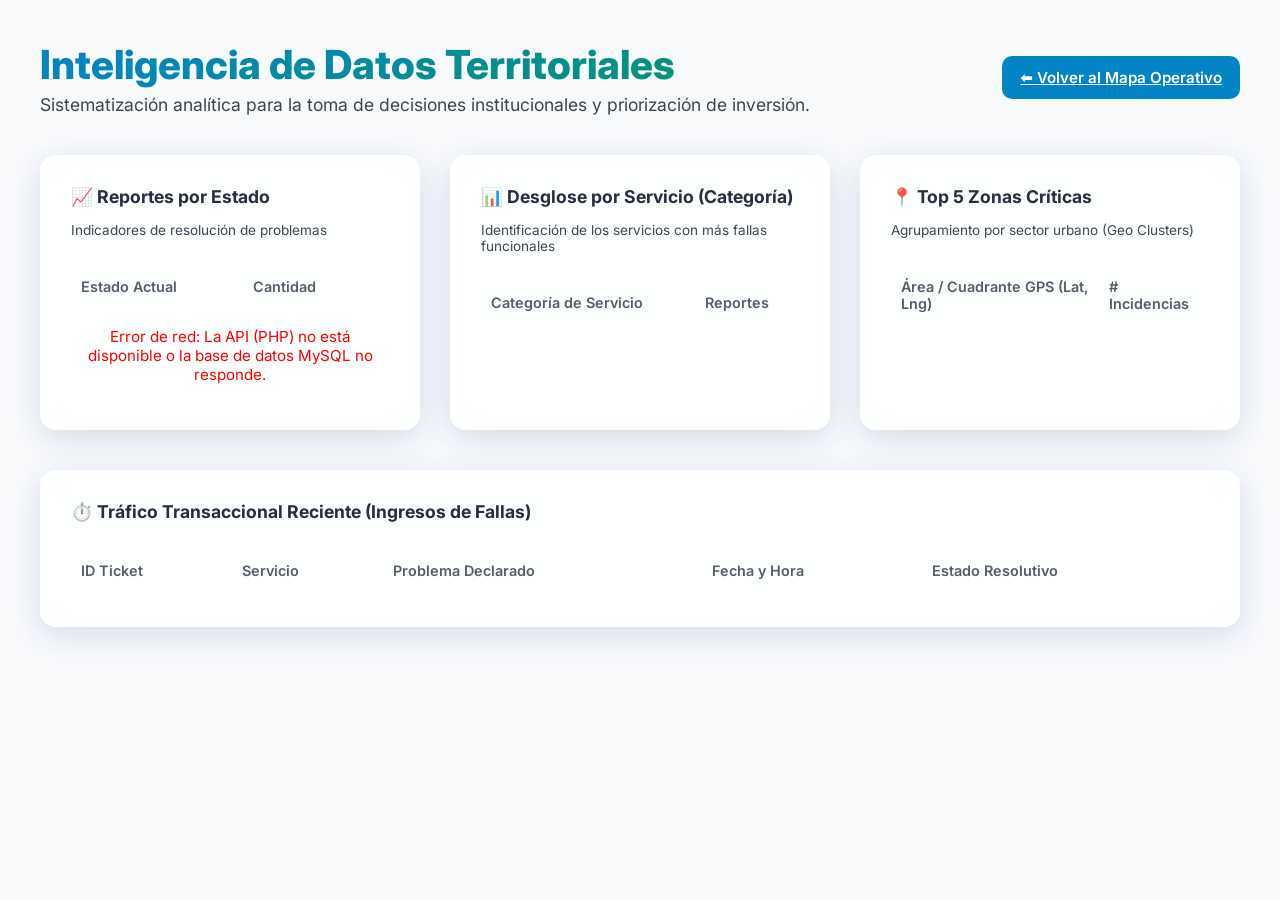
==== proyecto Geographic Territorial Spatial Service Outage Mapping Auditor/dashboard.html @ 91e8f8e9 "Add files via upload" ====
<!DOCTYPE html>
<html lang="es">
<head>
    <meta charset="UTF-8">
    <meta name="viewport" content="width=device-width, initial-scale=1.0">
    <title>Dashboard Analítico | GIS Auditor</title>
    <!-- Google Fonts -->
    <link href="https://fonts.googleapis.com/css2?family=Inter:wght@400;500;600;700;800&display=swap" rel="stylesheet">
    <!-- Custom CSS -->
    <link rel="stylesheet" href="style.css">
</head>
<body class="dashboard-body">
    <div class="dashboard-header fade-in">
        <div>
            <h1>Inteligencia de Datos Territoriales</h1>
            <p style="font-size: 1.1rem; opacity: 0.8;">Sistematización analítica para la toma de decisiones institucionales y priorización de inversión.</p>
        </div>
        <a href="index.html" class="btn btn-primary">⬅️ Volver al Mapa Operativo</a>
    </div>

    <div class="dashboard-grid fade-in" style="animation-delay: 0.1s;">
        <!-- Distribution by status -->
        <div class="glass-panel stat-card">
            <h3>📈 Reportes por Estado</h3>
            <p style="font-size: 0.85rem; opacity: 0.8;">Indicadores de resolución de problemas</p>
            <table class="table" id="statusTable">
                <thead>
                    <tr>
                        <th>Estado Actual</th>
                        <th>Cantidad</th>
                    </tr>
                </thead>
                <tbody>
                    <!-- Injected via JS -->
                </tbody>
            </table>
        </div>

        <!-- By Category -->
        <div class="glass-panel stat-card">
            <h3>📊 Desglose por Servicio (Categoría)</h3>
            <p style="font-size: 0.85rem; opacity: 0.8;">Identificación de los servicios con más fallas funcionales</p>
            <table class="table" id="categoryTable">
                <thead>
                    <tr>
                        <th>Categoría de Servicio</th>
                        <th>Reportes</th>
                    </tr>
                </thead>
                <tbody>
                    <!-- Injected via JS -->
                </tbody>
            </table>
        </div>

        <!-- Top 5 Sectors (Aproximated coordinates) -->
        <div class="glass-panel stat-card">
            <h3>📍 Top 5 Zonas Críticas</h3>
            <p style="font-size: 0.85rem; opacity: 0.8;">Agrupamiento por sector urbano (Geo Clusters)</p>
            <table class="table" id="topSectorsTable">
                <thead>
                    <tr>
                        <th>Área / Cuadrante GPS (Lat, Lng)</th>
                        <th># Incidencias</th>
                    </tr>
                </thead>
                <tbody>
                    <!-- Injected via JS -->
                </tbody>
            </table>
        </div>

        <!-- Recent Activity -->
        <div class="glass-panel stat-card" style="grid-column: 1 / -1; margin-top: 10px;">
            <h3>⏱️ Tráfico Transaccional Reciente (Ingresos de Fallas)</h3>
            <table class="table" id="recentTable">
                <thead>
                    <tr>
                        <th>ID Ticket</th>
                        <th>Servicio</th>
                        <th>Problema Declarado</th>
                        <th>Fecha y Hora</th>
                        <th>Estado Resolutivo</th>
                    </tr>
                </thead>
                <tbody>
                    <!-- Injected via JS -->
                </tbody>
            </table>
        </div>
    </div>

    <!-- Scripts -->
    <script src="dashboard.js"></script>
</body>
</html>
---- proyecto Geographic Territorial Spatial Service Outage Mapping Auditor/style.css ----
:root {
    --primary: #0284c7;
    --primary-hover: #0369a1;
    --secondary: #059669;
    --danger: #e11d48;
    --warning: #d97706;
    --bg-color: #f8fafc;
    --text-color: #0f172a;
    --glass-bg: rgba(255, 255, 255, 0.85);
    --glass-border: rgba(255, 255, 255, 0.4);
    --shadow: 0 8px 32px 0 rgba(31, 38, 135, 0.15);
}

@media (prefers-color-scheme: dark) {
    :root {
        --bg-color: #0f172a;
        --text-color: #f8fafc;
        --glass-bg: rgba(15, 23, 42, 0.75);
        --glass-border: rgba(255, 255, 255, 0.1);
        --shadow: 0 8px 32px 0 rgba(0, 0, 0, 0.6);
        --primary: #38bdf8;
        --primary-hover: #0ea5e9;
    }
}

* {
    box-sizing: border-box;
    margin: 0;
    padding: 0;
    font-family: 'Inter', system-ui, -apple-system, sans-serif;
}

body {
    background-color: var(--bg-color);
    color: var(--text-color);
    overflow: hidden; /* Prevent scrolling for the main map view */
}

/* Glassmorphism Classes */
.glass-panel {
    background: var(--glass-bg);
    backdrop-filter: blur(16px);
    -webkit-backdrop-filter: blur(16px);
    border: 1px solid var(--glass-border);
    border-radius: 16px;
    box-shadow: var(--shadow);
}

/* App Container (Map view) */
.app-container {
    display: flex;
    height: 100vh;
    width: 100vw;
    position: relative;
}

#map {
    flex-grow: 1;
    height: 100%;
    z-index: 1;
}

/* UI Overlay Layout */
.ui-overlay {
    position: absolute;
    top: 20px;
    left: 20px;
    z-index: 1000;
    width: 380px;
    display: flex;
    flex-direction: column;
    gap: 20px;
    pointer-events: none; /* Let clicks pass to map */
}

.ui-overlay > * {
    pointer-events: auto;
}

.header-panel {
    padding: 24px;
    display: flex;
    flex-direction: column;
    gap: 15px;
}

.header-panel h1 {
    font-size: 1.5rem;
    font-weight: 800;
    letter-spacing: -0.5px;
    background: linear-gradient(135deg, var(--primary), var(--secondary));
    -webkit-background-clip: text;
    -webkit-text-fill-color: transparent;
}

.search-box {
    display: flex;
    gap: 10px;
}

.search-box input {
    flex-grow: 1;
    padding: 12px 15px;
    border-radius: 10px;
    border: 1px solid var(--glass-border);
    background: rgba(255,255,255,0.05);
    color: var(--text-color);
    outline: none;
    font-size: 0.95rem;
    transition: all 0.3s ease;
}

.search-box input:focus {
    border-color: var(--primary);
    box-shadow: 0 0 0 3px rgba(56, 189, 248, 0.2);
}

.btn {
    padding: 12px 18px;
    border-radius: 10px;
    border: none;
    font-weight: 600;
    font-size: 0.95rem;
    cursor: pointer;
    transition: all 0.2s ease;
    display: inline-flex;
    align-items: center;
    justify-content: center;
    gap: 8px;
}

.btn:hover {
    transform: translateY(-2px);
    box-shadow: 0 6px 20px rgba(0,0,0,0.15);
}

.btn:active {
    transform: translateY(0);
}

.btn-primary {
    background: var(--primary);
    color: #fff;
}

.btn-primary:hover {
    background: var(--primary-hover);
}

.btn-success {
    background: var(--secondary);
    color: #fff;
}

.dashboard-link {
    display: inline-flex;
    align-items: center;
    gap: 6px;
    font-size: 0.9rem;
    color: var(--text-color);
    text-decoration: none;
    font-weight: 600;
    padding: 8px 0;
    opacity: 0.8;
    transition: opacity 0.2s;
}

.dashboard-link:hover {
    opacity: 1;
    color: var(--primary);
}

/* Filters Panel */
.filters-panel {
    padding: 20px;
    display: flex;
    flex-direction: column;
    gap: 12px;
}

.filter-chips {
    display: flex;
    flex-wrap: wrap;
    gap: 8px;
}

.chip {
    padding: 8px 16px;
    border-radius: 20px;
    font-size: 0.85rem;
    font-weight: 600;
    cursor: pointer;
    background: rgba(125,125,125,0.1);
    border: 1px solid var(--glass-border);
    color: var(--text-color);
    transition: all 0.3s cubic-bezier(0.4, 0, 0.2, 1);
}

.chip:hover {
    background: rgba(125,125,125,0.2);
    transform: translateY(-1px);
}

.chip.active {
    background: var(--primary);
    color: #fff;
    border-color: var(--primary);
    box-shadow: 0 4px 12px rgba(2, 132, 199, 0.4);
}

/* Map specific overrides */
.leaflet-popup-content-wrapper {
    background: var(--glass-bg);
    backdrop-filter: blur(10px);
    color: var(--text-color);
    border-radius: 12px;
    border: 1px solid var(--glass-border);
}

.leaflet-popup-tip {
    background: var(--glass-bg);
}

/* Missing images container in popup */
.popup-img {
    width: 100%;
    border-radius: 8px;
    margin-top: 8px;
}

/* Floating Action Button */
.fab-container {
    position: absolute;
    bottom: 40px;
    right: 40px;
    z-index: 1000;
}

.fab {
    width: 64px;
    height: 64px;
    border-radius: 50%;
    background: linear-gradient(135deg, var(--danger), #be123c);
    color: white;
    font-size: 28px;
    display: flex;
    align-items: center;
    justify-content: center;
    box-shadow: 0 8px 32px rgba(225, 29, 72, 0.5);
    cursor: pointer;
    border: none;
    transition: all 0.3s cubic-bezier(0.175, 0.885, 0.32, 1.275);
}

.fab:hover {
    transform: scale(1.1) rotate(90deg);
}

/* Modal */
.modal-overlay {
    position: fixed;
    top: 0;
    left: 0;
    width: 100vw;
    height: 100vh;
    background: rgba(0,0,0,0.6);
    backdrop-filter: blur(6px);
    z-index: 2000;
    display: flex;
    align-items: center;
    justify-content: center;
    opacity: 0;
    pointer-events: none;
    transition: opacity 0.3s ease;
}

.modal-overlay.active {
    opacity: 1;
    pointer-events: auto;
}

.modal-content {
    width: 100%;
    max-width: 550px;
    padding: 35px;
    transform: scale(0.95) translateY(20px);
    transition: all 0.4s cubic-bezier(0.175, 0.885, 0.32, 1.275);
}

.modal-overlay.active .modal-content {
    transform: scale(1) translateY(0);
}

.modal-header {
    display: flex;
    justify-content: space-between;
    align-items: center;
    margin-bottom: 25px;
}

.close-btn {
    background: none;
    border: none;
    font-size: 2rem;
    line-height: 1;
    color: var(--text-color);
    cursor: pointer;
    opacity: 0.6;
    transition: opacity 0.2s;
}

.close-btn:hover {
    opacity: 1;
}

/* Forms */
.form-group {
    margin-bottom: 20px;
}

.form-group label {
    display: block;
    margin-bottom: 8px;
    font-size: 0.95rem;
    font-weight: 600;
    color: var(--text-color);
    opacity: 0.9;
}

.form-control {
    width: 100%;
    padding: 12px 14px;
    border-radius: 10px;
    border: 1px solid var(--glass-border);
    background: rgba(125,125,125,0.05);
    color: var(--text-color);
    outline: none;
    transition: all 0.3s;
    font-size: 1rem;
}

.form-control:focus {
    border-color: var(--primary);
    box-shadow: 0 0 0 3px rgba(56, 189, 248, 0.15);
}

select.form-control option {
    background: var(--bg-color);
    color: var(--text-color);
}

.location-picker {
    display: grid;
    grid-template-columns: 1fr 1fr auto;
    gap: 10px;
}

input[type="file"].form-control {
    padding: 9px;
    line-height: normal;
}

/* Status Badge */
.status-badge { 
    padding: 6px 12px; 
    border-radius: 20px; 
    font-size: 0.8rem; 
    font-weight: 700; 
    display: inline-block;
    letter-spacing: 0.5px;
    text-transform: uppercase;
}
.status-Reportado { background: rgba(225, 29, 72, 0.15); color: var(--danger); border: 1px solid rgba(225,29,72,0.3); }
.status-En-Revisión { background: rgba(217, 119, 6, 0.15); color: var(--warning); border: 1px solid rgba(217,119,6,0.3); }
.status-Resuelto { background: rgba(5, 150, 105, 0.15); color: var(--secondary); border: 1px solid rgba(5,150,105,0.3); }

/* Custom Scrollbar */
::-webkit-scrollbar {
    width: 8px;
}
::-webkit-scrollbar-track {
    background: transparent;
}
::-webkit-scrollbar-thumb {
    background: rgba(125,125,125,0.3);
    border-radius: 4px;
}

/* Animations */
@keyframes fadeInSlide {
    from { opacity: 0; transform: translateX(-20px); }
    to { opacity: 1; transform: translateX(0); }
}

.fade-in {
    animation: fadeInSlide 0.6s cubic-bezier(0.16, 1, 0.3, 1) forwards;
}

/* Dashboard Global Styles */
.dashboard-body {
    padding: 40px;
    overflow-y: auto;
    height: 100vh;
}

.dashboard-header {
    margin-bottom: 40px;
    display: flex;
    justify-content: space-between;
    align-items: center;
}

.dashboard-header h1 {
    font-size: 2.5rem;
    font-weight: 800;
    background: linear-gradient(135deg, var(--primary), var(--secondary));
    -webkit-background-clip: text;
    -webkit-text-fill-color: transparent;
    margin-bottom: 5px;
}

.dashboard-grid {
    display: grid;
    grid-template-columns: repeat(auto-fit, minmax(320px, 1fr));
    gap: 30px;
}

.stat-card {
    padding: 30px;
    display: flex;
    flex-direction: column;
    gap: 15px;
}

.stat-card h3 {
    font-size: 1.1rem;
    font-weight: 700;
    color: var(--text-color);
    opacity: 0.9;
}

.table {
    width: 100%;
    text-align: left;
    border-collapse: separate;
    border-spacing: 0;
    margin-top: 10px;
}

.table th {
    padding: 15px 10px;
    border-bottom: 2px solid var(--glass-border);
    font-weight: 600;
    color: var(--text-color);
    font-size: 0.9rem;
    opacity: 0.7;
}

.table td {
    padding: 15px 10px;
    border-bottom: 1px solid rgba(125,125,125,0.1);
    font-size: 0.95rem;
}

.table tr:last-child td {
    border-bottom: none;
}

.table tbody tr {
    transition: background 0.2s;
}

.table tbody tr:hover {
    background: rgba(125,125,125,0.05);
}
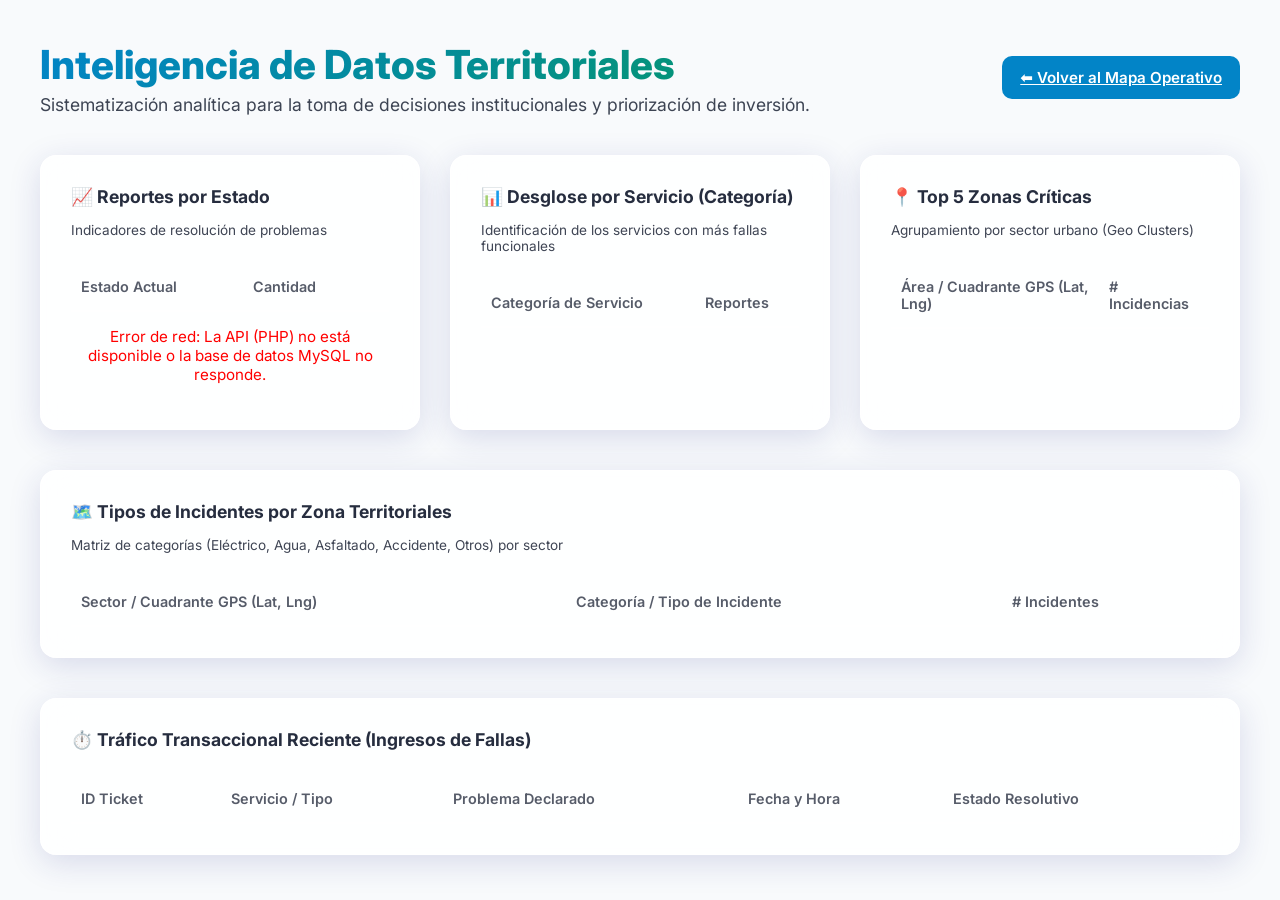
==== commit 10bb5ef7: "Add files via upload" ====
--- a/proyecto Geographic Territorial Spatial Service Outage Mapping Auditor/dashboard.html
+++ b/proyecto Geographic Territorial Spatial Service Outage Mapping Auditor/dashboard.html
@@ -1,96 +1,114 @@
-<!DOCTYPE html>
-<html lang="es">
-<head>
-    <meta charset="UTF-8">
-    <meta name="viewport" content="width=device-width, initial-scale=1.0">
-    <title>Dashboard Analítico | GIS Auditor</title>
-    <!-- Google Fonts -->
-    <link href="https://fonts.googleapis.com/css2?family=Inter:wght@400;500;600;700;800&display=swap" rel="stylesheet">
-    <!-- Custom CSS -->
-    <link rel="stylesheet" href="style.css">
-</head>
-<body class="dashboard-body">
-    <div class="dashboard-header fade-in">
-        <div>
-            <h1>Inteligencia de Datos Territoriales</h1>
-            <p style="font-size: 1.1rem; opacity: 0.8;">Sistematización analítica para la toma de decisiones institucionales y priorización de inversión.</p>
-        </div>
-        <a href="index.html" class="btn btn-primary">⬅️ Volver al Mapa Operativo</a>
-    </div>
-
-    <div class="dashboard-grid fade-in" style="animation-delay: 0.1s;">
-        <!-- Distribution by status -->
-        <div class="glass-panel stat-card">
-            <h3>📈 Reportes por Estado</h3>
-            <p style="font-size: 0.85rem; opacity: 0.8;">Indicadores de resolución de problemas</p>
-            <table class="table" id="statusTable">
-                <thead>
-                    <tr>
-                        <th>Estado Actual</th>
-                        <th>Cantidad</th>
-                    </tr>
-                </thead>
-                <tbody>
-                    <!-- Injected via JS -->
-                </tbody>
-            </table>
-        </div>
-
-        <!-- By Category -->
-        <div class="glass-panel stat-card">
-            <h3>📊 Desglose por Servicio (Categoría)</h3>
-            <p style="font-size: 0.85rem; opacity: 0.8;">Identificación de los servicios con más fallas funcionales</p>
-            <table class="table" id="categoryTable">
-                <thead>
-                    <tr>
-                        <th>Categoría de Servicio</th>
-                        <th>Reportes</th>
-                    </tr>
-                </thead>
-                <tbody>
-                    <!-- Injected via JS -->
-                </tbody>
-            </table>
-        </div>
-
-        <!-- Top 5 Sectors (Aproximated coordinates) -->
-        <div class="glass-panel stat-card">
-            <h3>📍 Top 5 Zonas Críticas</h3>
-            <p style="font-size: 0.85rem; opacity: 0.8;">Agrupamiento por sector urbano (Geo Clusters)</p>
-            <table class="table" id="topSectorsTable">
-                <thead>
-                    <tr>
-                        <th>Área / Cuadrante GPS (Lat, Lng)</th>
-                        <th># Incidencias</th>
-                    </tr>
-                </thead>
-                <tbody>
-                    <!-- Injected via JS -->
-                </tbody>
-            </table>
-        </div>
-
-        <!-- Recent Activity -->
-        <div class="glass-panel stat-card" style="grid-column: 1 / -1; margin-top: 10px;">
-            <h3>⏱️ Tráfico Transaccional Reciente (Ingresos de Fallas)</h3>
-            <table class="table" id="recentTable">
-                <thead>
-                    <tr>
-                        <th>ID Ticket</th>
-                        <th>Servicio</th>
-                        <th>Problema Declarado</th>
-                        <th>Fecha y Hora</th>
-                        <th>Estado Resolutivo</th>
-                    </tr>
-                </thead>
-                <tbody>
-                    <!-- Injected via JS -->
-                </tbody>
-            </table>
-        </div>
-    </div>
-
-    <!-- Scripts -->
-    <script src="dashboard.js"></script>
-</body>
-</html>
+<!DOCTYPE html>
+<html lang="es">
+<head>
+    <meta charset="UTF-8">
+    <meta name="viewport" content="width=device-width, initial-scale=1.0">
+    <title>Dashboard Analítico | GIS Auditor</title>
+    <!-- Google Fonts -->
+    <link href="https://fonts.googleapis.com/css2?family=Inter:wght@400;500;600;700;800&display=swap" rel="stylesheet">
+    <!-- Custom CSS -->
+    <link rel="stylesheet" href="style.css">
+</head>
+<body class="dashboard-body">
+    <div class="dashboard-header fade-in">
+        <div>
+            <h1>Inteligencia de Datos Territoriales</h1>
+            <p style="font-size: 1.1rem; opacity: 0.8;">Sistematización analítica para la toma de decisiones institucionales y priorización de inversión.</p>
+        </div>
+        <a href="index.html" class="btn btn-primary">⬅️ Volver al Mapa Operativo</a>
+    </div>
+
+    <div class="dashboard-grid fade-in" style="animation-delay: 0.1s;">
+        <!-- Distribution by status -->
+        <div class="glass-panel stat-card">
+            <h3>📈 Reportes por Estado</h3>
+            <p style="font-size: 0.85rem; opacity: 0.8;">Indicadores de resolución de problemas</p>
+            <table class="table" id="statusTable">
+                <thead>
+                    <tr>
+                        <th>Estado Actual</th>
+                        <th>Cantidad</th>
+                    </tr>
+                </thead>
+                <tbody>
+                    <!-- Injected via JS -->
+                </tbody>
+            </table>
+        </div>
+
+        <!-- By Category -->
+        <div class="glass-panel stat-card">
+            <h3>📊 Desglose por Servicio (Categoría)</h3>
+            <p style="font-size: 0.85rem; opacity: 0.8;">Identificación de los servicios con más fallas funcionales</p>
+            <table class="table" id="categoryTable">
+                <thead>
+                    <tr>
+                        <th>Categoría de Servicio</th>
+                        <th>Reportes</th>
+                    </tr>
+                </thead>
+                <tbody>
+                    <!-- Injected via JS -->
+                </tbody>
+            </table>
+        </div>
+
+        <!-- Top 5 Sectors (Aproximated coordinates) -->
+        <div class="glass-panel stat-card">
+            <h3>📍 Top 5 Zonas Críticas</h3>
+            <p style="font-size: 0.85rem; opacity: 0.8;">Agrupamiento por sector urbano (Geo Clusters)</p>
+            <table class="table" id="topSectorsTable">
+                <thead>
+                    <tr>
+                        <th>Área / Cuadrante GPS (Lat, Lng)</th>
+                        <th># Incidencias</th>
+                    </tr>
+                </thead>
+                <tbody>
+                    <!-- Injected via JS -->
+                </tbody>
+            </table>
+        </div>
+
+        <!-- Incident Types by Zone Breakdown -->
+        <div class="glass-panel stat-card" style="grid-column: 1 / -1; margin-top: 10px;">
+            <h3>🗺️ Tipos de Incidentes por Zona Territoriales</h3>
+            <p style="font-size: 0.85rem; opacity: 0.8;">Matriz de categorías (Eléctrico, Agua, Asfaltado, Accidente, Otros) por sector</p>
+            <table class="table" id="zoneCategoryTable">
+                <thead>
+                    <tr>
+                        <th>Sector / Cuadrante GPS (Lat, Lng)</th>
+                        <th>Categoría / Tipo de Incidente</th>
+                        <th># Incidentes</th>
+                    </tr>
+                </thead>
+                <tbody>
+                    <!-- Injected via JS -->
+                </tbody>
+            </table>
+        </div>
+
+        <!-- Recent Activity -->
+        <div class="glass-panel stat-card" style="grid-column: 1 / -1; margin-top: 10px;">
+            <h3>⏱️ Tráfico Transaccional Reciente (Ingresos de Fallas)</h3>
+            <table class="table" id="recentTable">
+                <thead>
+                    <tr>
+                        <th>ID Ticket</th>
+                        <th>Servicio / Tipo</th>
+                        <th>Problema Declarado</th>
+                        <th>Fecha y Hora</th>
+                        <th>Estado Resolutivo</th>
+                    </tr>
+                </thead>
+                <tbody>
+                    <!-- Injected via JS -->
+                </tbody>
+            </table>
+        </div>
+    </div>
+
+    <!-- Scripts -->
+    <script src="dashboard.js"></script>
+</body>
+</html>
--- a/proyecto Geographic Territorial Spatial Service Outage Mapping Auditor/style.css
+++ b/proyecto Geographic Territorial Spatial Service Outage Mapping Auditor/style.css
@@ -1,475 +1,514 @@
-:root {
-    --primary: #0284c7;
-    --primary-hover: #0369a1;
-    --secondary: #059669;
-    --danger: #e11d48;
-    --warning: #d97706;
-    --bg-color: #f8fafc;
-    --text-color: #0f172a;
-    --glass-bg: rgba(255, 255, 255, 0.85);
-    --glass-border: rgba(255, 255, 255, 0.4);
-    --shadow: 0 8px 32px 0 rgba(31, 38, 135, 0.15);
-}
-
-@media (prefers-color-scheme: dark) {
-    :root {
-        --bg-color: #0f172a;
-        --text-color: #f8fafc;
-        --glass-bg: rgba(15, 23, 42, 0.75);
-        --glass-border: rgba(255, 255, 255, 0.1);
-        --shadow: 0 8px 32px 0 rgba(0, 0, 0, 0.6);
-        --primary: #38bdf8;
-        --primary-hover: #0ea5e9;
-    }
-}
-
-* {
-    box-sizing: border-box;
-    margin: 0;
-    padding: 0;
-    font-family: 'Inter', system-ui, -apple-system, sans-serif;
-}
-
-body {
-    background-color: var(--bg-color);
-    color: var(--text-color);
-    overflow: hidden; /* Prevent scrolling for the main map view */
-}
-
-/* Glassmorphism Classes */
-.glass-panel {
-    background: var(--glass-bg);
-    backdrop-filter: blur(16px);
-    -webkit-backdrop-filter: blur(16px);
-    border: 1px solid var(--glass-border);
-    border-radius: 16px;
-    box-shadow: var(--shadow);
-}
-
-/* App Container (Map view) */
-.app-container {
-    display: flex;
-    height: 100vh;
-    width: 100vw;
-    position: relative;
-}
-
-#map {
-    flex-grow: 1;
-    height: 100%;
-    z-index: 1;
-}
-
-/* UI Overlay Layout */
-.ui-overlay {
-    position: absolute;
-    top: 20px;
-    left: 20px;
-    z-index: 1000;
-    width: 380px;
-    display: flex;
-    flex-direction: column;
-    gap: 20px;
-    pointer-events: none; /* Let clicks pass to map */
-}
-
-.ui-overlay > * {
-    pointer-events: auto;
-}
-
-.header-panel {
-    padding: 24px;
-    display: flex;
-    flex-direction: column;
-    gap: 15px;
-}
-
-.header-panel h1 {
-    font-size: 1.5rem;
-    font-weight: 800;
-    letter-spacing: -0.5px;
-    background: linear-gradient(135deg, var(--primary), var(--secondary));
-    -webkit-background-clip: text;
-    -webkit-text-fill-color: transparent;
-}
-
-.search-box {
-    display: flex;
-    gap: 10px;
-}
-
-.search-box input {
-    flex-grow: 1;
-    padding: 12px 15px;
-    border-radius: 10px;
-    border: 1px solid var(--glass-border);
-    background: rgba(255,255,255,0.05);
-    color: var(--text-color);
-    outline: none;
-    font-size: 0.95rem;
-    transition: all 0.3s ease;
-}
-
-.search-box input:focus {
-    border-color: var(--primary);
-    box-shadow: 0 0 0 3px rgba(56, 189, 248, 0.2);
-}
-
-.btn {
-    padding: 12px 18px;
-    border-radius: 10px;
-    border: none;
-    font-weight: 600;
-    font-size: 0.95rem;
-    cursor: pointer;
-    transition: all 0.2s ease;
-    display: inline-flex;
-    align-items: center;
-    justify-content: center;
-    gap: 8px;
-}
-
-.btn:hover {
-    transform: translateY(-2px);
-    box-shadow: 0 6px 20px rgba(0,0,0,0.15);
-}
-
-.btn:active {
-    transform: translateY(0);
-}
-
-.btn-primary {
-    background: var(--primary);
-    color: #fff;
-}
-
-.btn-primary:hover {
-    background: var(--primary-hover);
-}
-
-.btn-success {
-    background: var(--secondary);
-    color: #fff;
-}
-
-.dashboard-link {
-    display: inline-flex;
-    align-items: center;
-    gap: 6px;
-    font-size: 0.9rem;
-    color: var(--text-color);
-    text-decoration: none;
-    font-weight: 600;
-    padding: 8px 0;
-    opacity: 0.8;
-    transition: opacity 0.2s;
-}
-
-.dashboard-link:hover {
-    opacity: 1;
-    color: var(--primary);
-}
-
-/* Filters Panel */
-.filters-panel {
-    padding: 20px;
-    display: flex;
-    flex-direction: column;
-    gap: 12px;
-}
-
-.filter-chips {
-    display: flex;
-    flex-wrap: wrap;
-    gap: 8px;
-}
-
-.chip {
-    padding: 8px 16px;
-    border-radius: 20px;
-    font-size: 0.85rem;
-    font-weight: 600;
-    cursor: pointer;
-    background: rgba(125,125,125,0.1);
-    border: 1px solid var(--glass-border);
-    color: var(--text-color);
-    transition: all 0.3s cubic-bezier(0.4, 0, 0.2, 1);
-}
-
-.chip:hover {
-    background: rgba(125,125,125,0.2);
-    transform: translateY(-1px);
-}
-
-.chip.active {
-    background: var(--primary);
-    color: #fff;
-    border-color: var(--primary);
-    box-shadow: 0 4px 12px rgba(2, 132, 199, 0.4);
-}
-
-/* Map specific overrides */
-.leaflet-popup-content-wrapper {
-    background: var(--glass-bg);
-    backdrop-filter: blur(10px);
-    color: var(--text-color);
-    border-radius: 12px;
-    border: 1px solid var(--glass-border);
-}
-
-.leaflet-popup-tip {
-    background: var(--glass-bg);
-}
-
-/* Missing images container in popup */
-.popup-img {
-    width: 100%;
-    border-radius: 8px;
-    margin-top: 8px;
-}
-
-/* Floating Action Button */
-.fab-container {
-    position: absolute;
-    bottom: 40px;
-    right: 40px;
-    z-index: 1000;
-}
-
-.fab {
-    width: 64px;
-    height: 64px;
-    border-radius: 50%;
-    background: linear-gradient(135deg, var(--danger), #be123c);
-    color: white;
-    font-size: 28px;
-    display: flex;
-    align-items: center;
-    justify-content: center;
-    box-shadow: 0 8px 32px rgba(225, 29, 72, 0.5);
-    cursor: pointer;
-    border: none;
-    transition: all 0.3s cubic-bezier(0.175, 0.885, 0.32, 1.275);
-}
-
-.fab:hover {
-    transform: scale(1.1) rotate(90deg);
-}
-
-/* Modal */
-.modal-overlay {
-    position: fixed;
-    top: 0;
-    left: 0;
-    width: 100vw;
-    height: 100vh;
-    background: rgba(0,0,0,0.6);
-    backdrop-filter: blur(6px);
-    z-index: 2000;
-    display: flex;
-    align-items: center;
-    justify-content: center;
-    opacity: 0;
-    pointer-events: none;
-    transition: opacity 0.3s ease;
-}
-
-.modal-overlay.active {
-    opacity: 1;
-    pointer-events: auto;
-}
-
-.modal-content {
-    width: 100%;
-    max-width: 550px;
-    padding: 35px;
-    transform: scale(0.95) translateY(20px);
-    transition: all 0.4s cubic-bezier(0.175, 0.885, 0.32, 1.275);
-}
-
-.modal-overlay.active .modal-content {
-    transform: scale(1) translateY(0);
-}
-
-.modal-header {
-    display: flex;
-    justify-content: space-between;
-    align-items: center;
-    margin-bottom: 25px;
-}
-
-.close-btn {
-    background: none;
-    border: none;
-    font-size: 2rem;
-    line-height: 1;
-    color: var(--text-color);
-    cursor: pointer;
-    opacity: 0.6;
-    transition: opacity 0.2s;
-}
-
-.close-btn:hover {
-    opacity: 1;
-}
-
-/* Forms */
-.form-group {
-    margin-bottom: 20px;
-}
-
-.form-group label {
-    display: block;
-    margin-bottom: 8px;
-    font-size: 0.95rem;
-    font-weight: 600;
-    color: var(--text-color);
-    opacity: 0.9;
-}
-
-.form-control {
-    width: 100%;
-    padding: 12px 14px;
-    border-radius: 10px;
-    border: 1px solid var(--glass-border);
-    background: rgba(125,125,125,0.05);
-    color: var(--text-color);
-    outline: none;
-    transition: all 0.3s;
-    font-size: 1rem;
-}
-
-.form-control:focus {
-    border-color: var(--primary);
-    box-shadow: 0 0 0 3px rgba(56, 189, 248, 0.15);
-}
-
-select.form-control option {
-    background: var(--bg-color);
-    color: var(--text-color);
-}
-
-.location-picker {
-    display: grid;
-    grid-template-columns: 1fr 1fr auto;
-    gap: 10px;
-}
-
-input[type="file"].form-control {
-    padding: 9px;
-    line-height: normal;
-}
-
-/* Status Badge */
-.status-badge { 
-    padding: 6px 12px; 
-    border-radius: 20px; 
-    font-size: 0.8rem; 
-    font-weight: 700; 
-    display: inline-block;
-    letter-spacing: 0.5px;
-    text-transform: uppercase;
-}
-.status-Reportado { background: rgba(225, 29, 72, 0.15); color: var(--danger); border: 1px solid rgba(225,29,72,0.3); }
-.status-En-Revisión { background: rgba(217, 119, 6, 0.15); color: var(--warning); border: 1px solid rgba(217,119,6,0.3); }
-.status-Resuelto { background: rgba(5, 150, 105, 0.15); color: var(--secondary); border: 1px solid rgba(5,150,105,0.3); }
-
-/* Custom Scrollbar */
-::-webkit-scrollbar {
-    width: 8px;
-}
-::-webkit-scrollbar-track {
-    background: transparent;
-}
-::-webkit-scrollbar-thumb {
-    background: rgba(125,125,125,0.3);
-    border-radius: 4px;
-}
-
-/* Animations */
-@keyframes fadeInSlide {
-    from { opacity: 0; transform: translateX(-20px); }
-    to { opacity: 1; transform: translateX(0); }
-}
-
-.fade-in {
-    animation: fadeInSlide 0.6s cubic-bezier(0.16, 1, 0.3, 1) forwards;
-}
-
-/* Dashboard Global Styles */
-.dashboard-body {
-    padding: 40px;
-    overflow-y: auto;
-    height: 100vh;
-}
-
-.dashboard-header {
-    margin-bottom: 40px;
-    display: flex;
-    justify-content: space-between;
-    align-items: center;
-}
-
-.dashboard-header h1 {
-    font-size: 2.5rem;
-    font-weight: 800;
-    background: linear-gradient(135deg, var(--primary), var(--secondary));
-    -webkit-background-clip: text;
-    -webkit-text-fill-color: transparent;
-    margin-bottom: 5px;
-}
-
-.dashboard-grid {
-    display: grid;
-    grid-template-columns: repeat(auto-fit, minmax(320px, 1fr));
-    gap: 30px;
-}
-
-.stat-card {
-    padding: 30px;
-    display: flex;
-    flex-direction: column;
-    gap: 15px;
-}
-
-.stat-card h3 {
-    font-size: 1.1rem;
-    font-weight: 700;
-    color: var(--text-color);
-    opacity: 0.9;
-}
-
-.table {
-    width: 100%;
-    text-align: left;
-    border-collapse: separate;
-    border-spacing: 0;
-    margin-top: 10px;
-}
-
-.table th {
-    padding: 15px 10px;
-    border-bottom: 2px solid var(--glass-border);
-    font-weight: 600;
-    color: var(--text-color);
-    font-size: 0.9rem;
-    opacity: 0.7;
-}
-
-.table td {
-    padding: 15px 10px;
-    border-bottom: 1px solid rgba(125,125,125,0.1);
-    font-size: 0.95rem;
-}
-
-.table tr:last-child td {
-    border-bottom: none;
-}
-
-.table tbody tr {
-    transition: background 0.2s;
-}
-
-.table tbody tr:hover {
-    background: rgba(125,125,125,0.05);
-}
+:root {
+    --primary: #0284c7;
+    --primary-hover: #0369a1;
+    --secondary: #059669;
+    --danger: #e11d48;
+    --warning: #d97706;
+    --bg-color: #f8fafc;
+    --text-color: #0f172a;
+    --glass-bg: rgba(255, 255, 255, 0.85);
+    --glass-border: rgba(255, 255, 255, 0.4);
+    --shadow: 0 8px 32px 0 rgba(31, 38, 135, 0.15);
+}
+
+@media (prefers-color-scheme: dark) {
+    :root {
+        --bg-color: #0f172a;
+        --text-color: #f8fafc;
+        --glass-bg: rgba(15, 23, 42, 0.75);
+        --glass-border: rgba(255, 255, 255, 0.1);
+        --shadow: 0 8px 32px 0 rgba(0, 0, 0, 0.6);
+        --primary: #38bdf8;
+        --primary-hover: #0ea5e9;
+    }
+}
+
+* {
+    box-sizing: border-box;
+    margin: 0;
+    padding: 0;
+    font-family: 'Inter', system-ui, -apple-system, sans-serif;
+}
+
+body {
+    background-color: var(--bg-color);
+    color: var(--text-color);
+    overflow: hidden; /* Prevent scrolling for the main map view */
+}
+
+/* Glassmorphism Classes */
+.glass-panel {
+    background: var(--glass-bg);
+    backdrop-filter: blur(16px);
+    -webkit-backdrop-filter: blur(16px);
+    border: 1px solid var(--glass-border);
+    border-radius: 16px;
+    box-shadow: var(--shadow);
+}
+
+/* App Container (Map view) */
+.app-container {
+    display: flex;
+    height: 100vh;
+    width: 100vw;
+    position: relative;
+}
+
+#map {
+    flex-grow: 1;
+    height: 100%;
+    z-index: 1;
+}
+
+/* UI Overlay Layout */
+.ui-overlay {
+    position: absolute;
+    top: 20px;
+    left: 20px;
+    z-index: 1000;
+    width: 380px;
+    display: flex;
+    flex-direction: column;
+    gap: 20px;
+    pointer-events: none; /* Let clicks pass to map */
+}
+
+.ui-overlay > * {
+    pointer-events: auto;
+}
+
+.header-panel {
+    padding: 24px;
+    display: flex;
+    flex-direction: column;
+    gap: 15px;
+}
+
+.header-panel h1 {
+    font-size: 1.5rem;
+    font-weight: 800;
+    letter-spacing: -0.5px;
+    background: linear-gradient(135deg, var(--primary), var(--secondary));
+    -webkit-background-clip: text;
+    -webkit-text-fill-color: transparent;
+}
+
+.search-box {
+    display: flex;
+    gap: 10px;
+}
+
+.search-box input {
+    flex-grow: 1;
+    padding: 12px 15px;
+    border-radius: 10px;
+    border: 1px solid var(--glass-border);
+    background: rgba(255,255,255,0.05);
+    color: var(--text-color);
+    outline: none;
+    font-size: 0.95rem;
+    transition: all 0.3s ease;
+}
+
+.search-box input:focus {
+    border-color: var(--primary);
+    box-shadow: 0 0 0 3px rgba(56, 189, 248, 0.2);
+}
+
+.btn {
+    padding: 12px 18px;
+    border-radius: 10px;
+    border: none;
+    font-weight: 600;
+    font-size: 0.95rem;
+    cursor: pointer;
+    transition: all 0.2s ease;
+    display: inline-flex;
+    align-items: center;
+    justify-content: center;
+    gap: 8px;
+}
+
+.btn:hover {
+    transform: translateY(-2px);
+    box-shadow: 0 6px 20px rgba(0,0,0,0.15);
+}
+
+.btn:active {
+    transform: translateY(0);
+}
+
+.btn-primary {
+    background: var(--primary);
+    color: #fff;
+}
+
+.btn-primary:hover {
+    background: var(--primary-hover);
+}
+
+.btn-success {
+    background: var(--secondary);
+    color: #fff;
+}
+
+.dashboard-link {
+    display: inline-flex;
+    align-items: center;
+    gap: 6px;
+    font-size: 0.9rem;
+    color: var(--text-color);
+    text-decoration: none;
+    font-weight: 600;
+    padding: 8px 0;
+    opacity: 0.8;
+    transition: opacity 0.2s;
+}
+
+.dashboard-link:hover {
+    opacity: 1;
+    color: var(--primary);
+}
+
+/* Filters Panel */
+.filters-panel {
+    padding: 20px;
+    display: flex;
+    flex-direction: column;
+    gap: 12px;
+}
+
+.filter-chips {
+    display: flex;
+    flex-wrap: wrap;
+    gap: 8px;
+}
+
+.chip {
+    padding: 8px 16px;
+    border-radius: 20px;
+    font-size: 0.85rem;
+    font-weight: 600;
+    cursor: pointer;
+    background: rgba(125,125,125,0.1);
+    border: 1px solid var(--glass-border);
+    color: var(--text-color);
+    transition: all 0.3s cubic-bezier(0.4, 0, 0.2, 1);
+}
+
+.chip:hover {
+    background: rgba(125,125,125,0.2);
+    transform: translateY(-1px);
+}
+
+.chip.active {
+    background: var(--primary);
+    color: #fff;
+    border-color: var(--primary);
+    box-shadow: 0 4px 12px rgba(2, 132, 199, 0.4);
+}
+
+/* Map specific overrides */
+.leaflet-popup-content-wrapper {
+    background: var(--glass-bg);
+    backdrop-filter: blur(10px);
+    color: var(--text-color);
+    border-radius: 12px;
+    border: 1px solid var(--glass-border);
+}
+
+.leaflet-popup-tip {
+    background: var(--glass-bg);
+}
+
+/* Missing images container in popup */
+.popup-img {
+    width: 100%;
+    border-radius: 8px;
+    margin-top: 8px;
+}
+
+/* Floating Action Button */
+.fab-container {
+    position: absolute;
+    bottom: 40px;
+    right: 40px;
+    z-index: 1000;
+}
+
+.fab {
+    width: 64px;
+    height: 64px;
+    border-radius: 50%;
+    background: linear-gradient(135deg, var(--danger), #be123c);
+    color: white;
+    font-size: 28px;
+    display: flex;
+    align-items: center;
+    justify-content: center;
+    box-shadow: 0 8px 32px rgba(225, 29, 72, 0.5);
+    cursor: pointer;
+    border: none;
+    transition: all 0.3s cubic-bezier(0.175, 0.885, 0.32, 1.275);
+}
+
+.fab:hover {
+    transform: scale(1.1) rotate(90deg);
+}
+
+/* Modal */
+.modal-overlay {
+    position: fixed;
+    top: 0;
+    left: 0;
+    width: 100vw;
+    height: 100vh;
+    background: rgba(0,0,0,0.6);
+    backdrop-filter: blur(6px);
+    z-index: 2000;
+    display: flex;
+    align-items: center;
+    justify-content: center;
+    opacity: 0;
+    pointer-events: none;
+    transition: opacity 0.3s ease;
+}
+
+.modal-overlay.active {
+    opacity: 1;
+    pointer-events: auto;
+}
+
+.modal-content {
+    width: 100%;
+    max-width: 550px;
+    padding: 35px;
+    transform: scale(0.95) translateY(20px);
+    transition: all 0.4s cubic-bezier(0.175, 0.885, 0.32, 1.275);
+}
+
+.modal-overlay.active .modal-content {
+    transform: scale(1) translateY(0);
+}
+
+.modal-header {
+    display: flex;
+    justify-content: space-between;
+    align-items: center;
+    margin-bottom: 25px;
+}
+
+.close-btn {
+    background: none;
+    border: none;
+    font-size: 2rem;
+    line-height: 1;
+    color: var(--text-color);
+    cursor: pointer;
+    opacity: 0.6;
+    transition: opacity 0.2s;
+}
+
+.close-btn:hover {
+    opacity: 1;
+}
+
+/* Forms */
+.form-group {
+    margin-bottom: 20px;
+}
+
+.form-group label {
+    display: block;
+    margin-bottom: 8px;
+    font-size: 0.95rem;
+    font-weight: 600;
+    color: var(--text-color);
+    opacity: 0.9;
+}
+
+.form-control {
+    width: 100%;
+    padding: 12px 14px;
+    border-radius: 10px;
+    border: 1px solid var(--glass-border);
+    background: rgba(125,125,125,0.05);
+    color: var(--text-color);
+    outline: none;
+    transition: all 0.3s;
+    font-size: 1rem;
+}
+
+.form-control:focus {
+    border-color: var(--primary);
+    box-shadow: 0 0 0 3px rgba(56, 189, 248, 0.15);
+}
+
+select.form-control option {
+    background: var(--bg-color);
+    color: var(--text-color);
+}
+
+.location-picker {
+    display: grid;
+    grid-template-columns: 1fr 1fr auto;
+    gap: 10px;
+}
+
+input[type="file"].form-control {
+    padding: 9px;
+    line-height: normal;
+}
+
+/* Status Badge */
+.status-badge { 
+    padding: 6px 12px; 
+    border-radius: 20px; 
+    font-size: 0.8rem; 
+    font-weight: 700; 
+    display: inline-block;
+    letter-spacing: 0.5px;
+    text-transform: uppercase;
+}
+.status-Reportado { background: rgba(225, 29, 72, 0.15); color: var(--danger); border: 1px solid rgba(225,29,72,0.3); }
+.status-En-Revisión { background: rgba(217, 119, 6, 0.15); color: var(--warning); border: 1px solid rgba(217,119,6,0.3); }
+.status-Resuelto { background: rgba(5, 150, 105, 0.15); color: var(--secondary); border: 1px solid rgba(5,150,105,0.3); }
+
+/* Custom Scrollbar */
+::-webkit-scrollbar {
+    width: 8px;
+}
+::-webkit-scrollbar-track {
+    background: transparent;
+}
+::-webkit-scrollbar-thumb {
+    background: rgba(125,125,125,0.3);
+    border-radius: 4px;
+}
+
+/* Animations */
+@keyframes fadeInSlide {
+    from { opacity: 0; transform: translateX(-20px); }
+    to { opacity: 1; transform: translateX(0); }
+}
+
+.fade-in {
+    animation: fadeInSlide 0.6s cubic-bezier(0.16, 1, 0.3, 1) forwards;
+}
+
+/* Dashboard Global Styles */
+.dashboard-body {
+    padding: 40px;
+    overflow-y: auto;
+    height: 100vh;
+}
+
+.dashboard-header {
+    margin-bottom: 40px;
+    display: flex;
+    justify-content: space-between;
+    align-items: center;
+}
+
+.dashboard-header h1 {
+    font-size: 2.5rem;
+    font-weight: 800;
+    background: linear-gradient(135deg, var(--primary), var(--secondary));
+    -webkit-background-clip: text;
+    -webkit-text-fill-color: transparent;
+    margin-bottom: 5px;
+}
+
+.dashboard-grid {
+    display: grid;
+    grid-template-columns: repeat(auto-fit, minmax(320px, 1fr));
+    gap: 30px;
+}
+
+.stat-card {
+    padding: 30px;
+    display: flex;
+    flex-direction: column;
+    gap: 15px;
+}
+
+.stat-card h3 {
+    font-size: 1.1rem;
+    font-weight: 700;
+    color: var(--text-color);
+    opacity: 0.9;
+}
+
+.table {
+    width: 100%;
+    text-align: left;
+    border-collapse: separate;
+    border-spacing: 0;
+    margin-top: 10px;
+}
+
+.table th {
+    padding: 15px 10px;
+    border-bottom: 2px solid var(--glass-border);
+    font-weight: 600;
+    color: var(--text-color);
+    font-size: 0.9rem;
+    opacity: 0.7;
+}
+
+.table td {
+    padding: 15px 10px;
+    border-bottom: 1px solid rgba(125,125,125,0.1);
+    font-size: 0.95rem;
+}
+
+.table tr:last-child td {
+    border-bottom: none;
+}
+
+.table tbody tr {
+    transition: background 0.2s;
+}
+
+.table tbody tr:hover {
+    background: rgba(125,125,125,0.05);
+}
+
+/* Zone Summary Panel Styles */
+.zone-summary-panel {
+    padding: 16px 20px;
+    display: flex;
+    flex-direction: column;
+    gap: 8px;
+}
+
+.zone-badge {
+    background: var(--primary);
+    color: white;
+    padding: 3px 10px;
+    border-radius: 12px;
+    font-size: 0.75rem;
+    font-weight: 700;
+}
+
+.zone-stats-grid {
+    display: grid;
+    grid-template-columns: repeat(2, 1fr);
+    gap: 6px 12px;
+    margin-top: 4px;
+}
+
+.zone-stat-item {
+    font-size: 0.8rem;
+    display: flex;
+    align-items: center;
+    gap: 4px;
+    opacity: 0.9;
+}
+
+.zone-stat-item strong {
+    margin-left: auto;
+    color: var(--primary);
+    font-size: 0.9rem;
+}
+
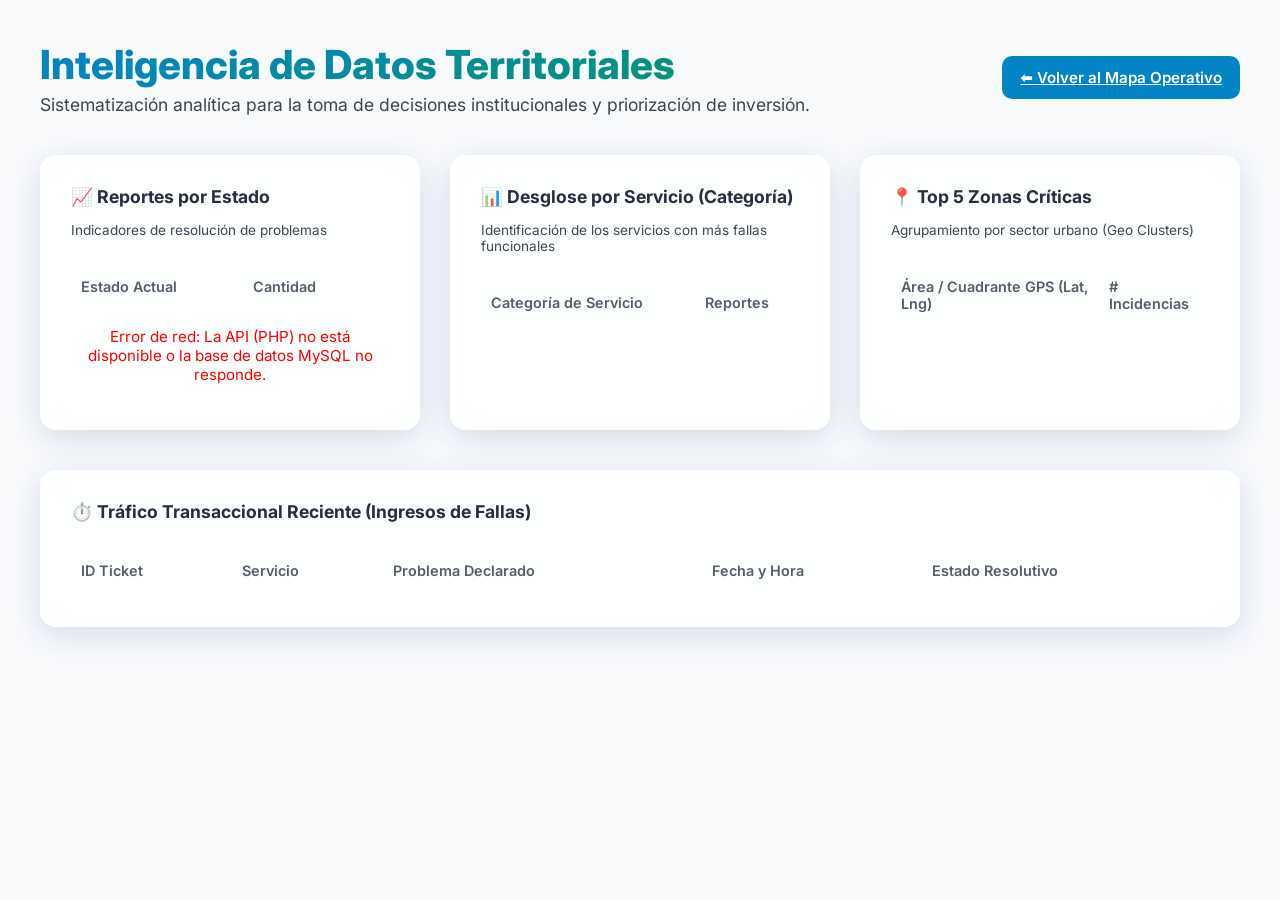
==== commit d341b7f5: "Add files via upload" ====
--- a/proyecto Geographic Territorial Spatial Service Outage Mapping Auditor/dashboard.html
+++ b/proyecto Geographic Territorial Spatial Service Outage Mapping Auditor/dashboard.html
@@ -70,24 +70,6 @@
             </table>
         </div>
 
-        <!-- Incident Types by Zone Breakdown -->
-        <div class="glass-panel stat-card" style="grid-column: 1 / -1; margin-top: 10px;">
-            <h3>🗺️ Tipos de Incidentes por Zona Territoriales</h3>
-            <p style="font-size: 0.85rem; opacity: 0.8;">Matriz de categorías (Eléctrico, Agua, Asfaltado, Accidente, Otros) por sector</p>
-            <table class="table" id="zoneCategoryTable">
-                <thead>
-                    <tr>
-                        <th>Sector / Cuadrante GPS (Lat, Lng)</th>
-                        <th>Categoría / Tipo de Incidente</th>
-                        <th># Incidentes</th>
-                    </tr>
-                </thead>
-                <tbody>
-                    <!-- Injected via JS -->
-                </tbody>
-            </table>
-        </div>
-
         <!-- Recent Activity -->
         <div class="glass-panel stat-card" style="grid-column: 1 / -1; margin-top: 10px;">
             <h3>⏱️ Tráfico Transaccional Reciente (Ingresos de Fallas)</h3>
@@ -95,7 +77,7 @@
                 <thead>
                     <tr>
                         <th>ID Ticket</th>
-                        <th>Servicio / Tipo</th>
+                        <th>Servicio</th>
                         <th>Problema Declarado</th>
                         <th>Fecha y Hora</th>
                         <th>Estado Resolutivo</th>
--- a/proyecto Geographic Territorial Spatial Service Outage Mapping Auditor/style.css
+++ b/proyecto Geographic Territorial Spatial Service Outage Mapping Auditor/style.css
@@ -473,42 +473,3 @@
 .table tbody tr:hover {
     background: rgba(125,125,125,0.05);
 }
-
-/* Zone Summary Panel Styles */
-.zone-summary-panel {
-    padding: 16px 20px;
-    display: flex;
-    flex-direction: column;
-    gap: 8px;
-}
-
-.zone-badge {
-    background: var(--primary);
-    color: white;
-    padding: 3px 10px;
-    border-radius: 12px;
-    font-size: 0.75rem;
-    font-weight: 700;
-}
-
-.zone-stats-grid {
-    display: grid;
-    grid-template-columns: repeat(2, 1fr);
-    gap: 6px 12px;
-    margin-top: 4px;
-}
-
-.zone-stat-item {
-    font-size: 0.8rem;
-    display: flex;
-    align-items: center;
-    gap: 4px;
-    opacity: 0.9;
-}
-
-.zone-stat-item strong {
-    margin-left: auto;
-    color: var(--primary);
-    font-size: 0.9rem;
-}
-
